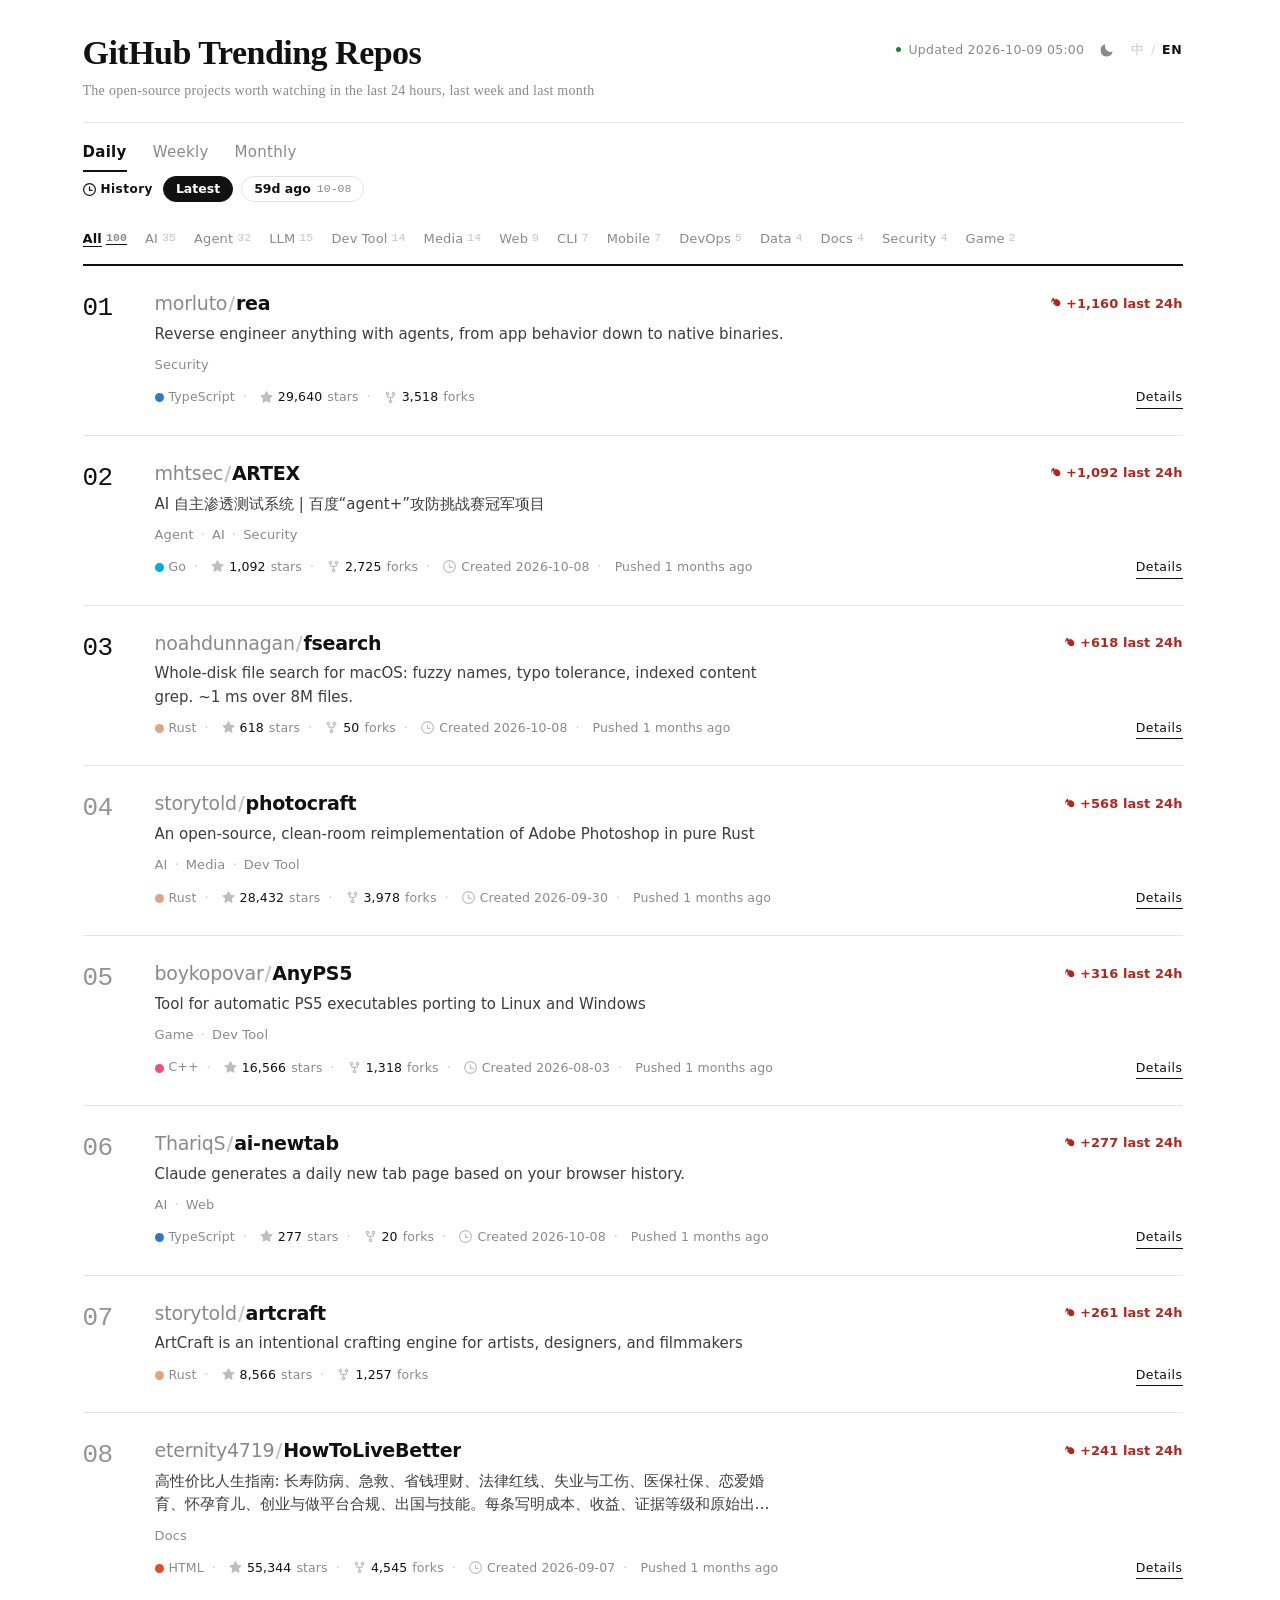
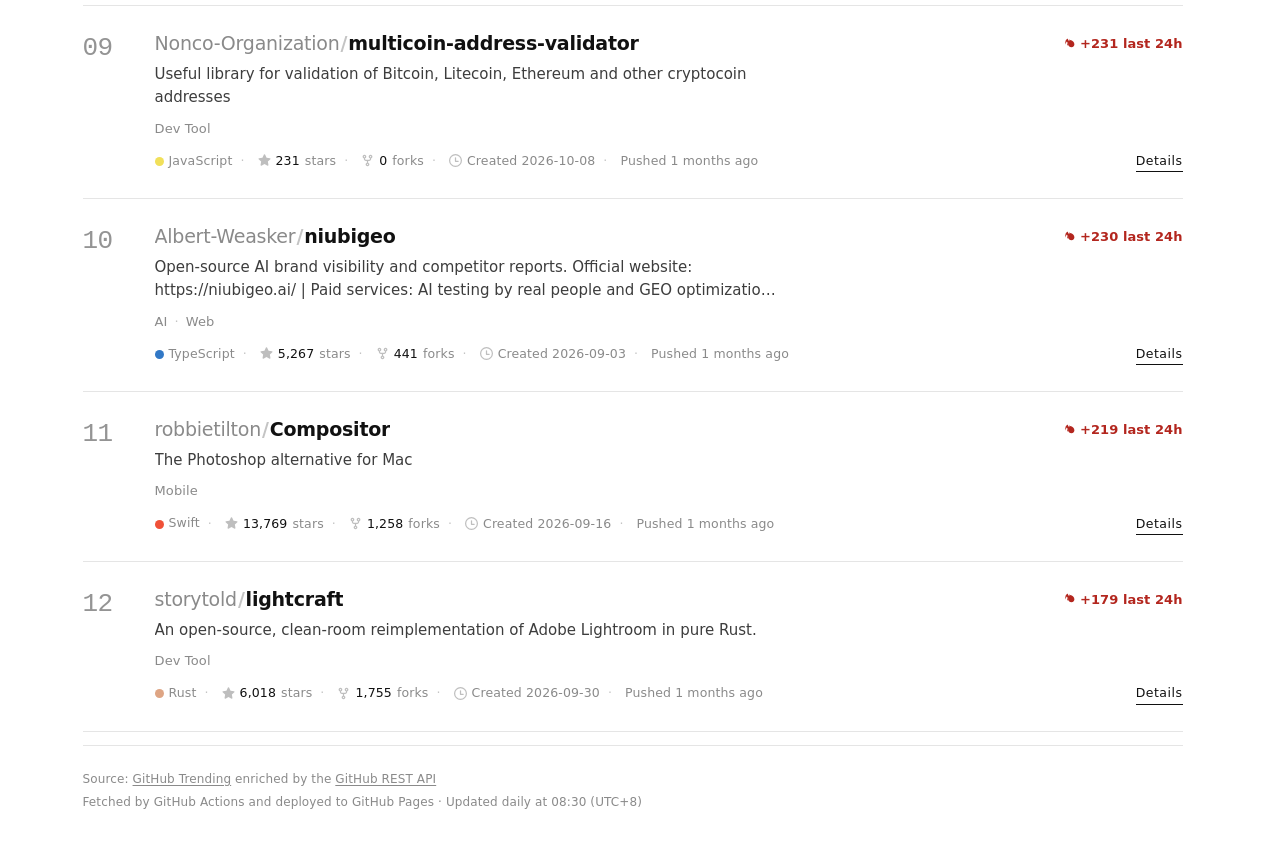
==== index.html @ 59830148 "feat: GitHub 开源项目日/周/月飙升榜 Top100 静态站点 - 纯静态：HTML/CSS/JS + JSON，零构建、无 npm - 数据：Search API + 快照做差产出前 1" ====
<!DOCTYPE html>
<html lang="zh-CN">
<head>
  <meta charset="UTF-8" />
  <meta name="viewport" content="width=device-width, initial-scale=1.0" />
  <meta name="description" content="GitHub 开源项目榜单：今日日榜 / 本周周榜 / 本月月榜，数据来自 GitHub Trending。" />
  <meta name="theme-color" id="themeColorMeta" content="#ffffff" />
  <title>GitHub 开源项目榜单 · 日榜 / 周榜 / 月榜</title>
  <link rel="icon" href="data:image/svg+xml,%3Csvg xmlns='http://www.w3.org/2000/svg' viewBox='0 0 16 16'%3E%3Ctext y='13' font-size='14'%3E%E2%AD%90%3C/text%3E%3C/svg%3E" />
  <!-- 主题必须在样式表之前定好，否则深色模式刷新时会先闪一下白底 -->
  <script>
    (function () {
      var theme = 'light';
      try {
        var saved = localStorage.getItem('github-rank-theme');
        var preferDark = window.matchMedia && window.matchMedia('(prefers-color-scheme: dark)').matches;
        theme = (saved === 'dark' || saved === 'light') ? saved : (preferDark ? 'dark' : 'light');
      } catch (e) { /* 隐私模式忽略 */ }
      document.documentElement.setAttribute('data-theme', theme);
    })();
  </script>
  <link rel="stylesheet" href="assets/style.css" />
</head>
<body>
  <div class="page">
    <header class="site-header">
      <div class="head-row">
        <div class="brand">
          <h1 class="brand-title" id="brandTitle">GitHub 开源项目榜单</h1>
          <p class="brand-sub" id="brandSub">发现今日 / 本周 / 本月最值得关注的开源项目</p>
        </div>
        <div class="head-actions">
          <span class="update-badge" id="updateBadge">
            <span class="dot" aria-hidden="true"></span>
            <span id="updateTime">—</span>
          </span>
<button class="theme-btn" type="button" data-theme-toggle aria-label="切换深浅色">
            <svg class="ico-moon" viewBox="0 0 16 16" width="15" height="15" fill="currentColor" aria-hidden="true"><path d="M13.5 10.2A6 6 0 0 1 5.8 2.5a6.5 6.5 0 1 0 7.7 7.7Z"/></svg>
            <svg class="ico-sun" viewBox="0 0 16 16" width="15" height="15" fill="none" stroke="currentColor" stroke-width="1.4" stroke-linecap="round" aria-hidden="true"><circle cx="8" cy="8" r="3.1"/><path d="M8 1.1v1.7M8 13.2v1.7M1.1 8h1.7M13.2 8h1.7M3.1 3.1l1.2 1.2M11.7 11.7l1.2 1.2M12.9 3.1l-1.2 1.2M4.3 11.7l-1.2 1.2"/></svg>
          </button>
          <button class="lang-switch" type="button" id="langSwitch" aria-label="切换界面语言">
            <span data-lang="zh">中</span><span class="lang-sep">/</span><span data-lang="en">EN</span>
          </button>
        </div>
      </div>

      <nav class="tabs" id="tabs" role="tablist" aria-label="榜单周期切换">
        <button class="tab is-active" type="button" role="tab" data-period="daily" aria-selected="true">日榜</button>
        <button class="tab" type="button" role="tab" data-period="weekly" aria-selected="false">周榜</button>
        <button class="tab" type="button" role="tab" data-period="monthly" aria-selected="false">月榜</button>
      </nav>

      <!-- 历史归档：每次抓取的结果都留档，这里按「周期 + 日期」翻看往日榜单。
           与标签栏同理，这一行的高度由 CSS 钉死，与内容多少无关。
           外面套一层 .history-wrap 是为了让「全部归档」面板能绝对定位 ——
           .history-bar 自己有 overflow-x: auto，绝对定位的子节点会被它裁掉。 -->
      <div class="history-wrap">
        <div class="history-bar" id="historyBar" role="group" aria-label="历史快照"></div>
        <div class="history-pop" id="historyPop" role="dialog" aria-label="全部归档" hidden></div>
      </div>

      <div class="tags" id="tagBar" aria-label="标签筛选"></div>
    </header>

    <main class="main">
      <section id="board" class="board" aria-live="polite"></section>

      <div class="feed-foot">
        <div class="skeletons" id="skeletons" hidden>
          <div class="skeleton"></div>
          <div class="skeleton"></div>
        </div>
        <div class="sentinel" id="sentinel" aria-hidden="true"></div>
        <p class="feed-end" id="feedEnd" hidden></p>
      </div>

      <footer class="site-footer">
        <p id="footerSource"></p>
        <p class="footer-sub" id="footerNote"></p>
      </footer>
    </main>
  </div>

  <div class="drawer-mask" id="drawerMask" hidden></div>
  <aside class="drawer" id="drawer" role="dialog" aria-modal="true" aria-labelledby="drawerTitle" hidden>
    <div class="drawer-head">
      <h2 class="drawer-title" id="drawerTitle"></h2>
<button class="theme-btn drawer-theme" type="button" data-theme-toggle aria-label="切换深浅色">
          <svg class="ico-moon" viewBox="0 0 16 16" width="14" height="14" fill="currentColor" aria-hidden="true"><path d="M13.5 10.2A6 6 0 0 1 5.8 2.5a6.5 6.5 0 1 0 7.7 7.7Z"/></svg>
          <svg class="ico-sun" viewBox="0 0 16 16" width="14" height="14" fill="none" stroke="currentColor" stroke-width="1.4" stroke-linecap="round" aria-hidden="true"><circle cx="8" cy="8" r="3.1"/><path d="M8 1.1v1.7M8 13.2v1.7M1.1 8h1.7M13.2 8h1.7M3.1 3.1l1.2 1.2M11.7 11.7l1.2 1.2M12.9 3.1l-1.2 1.2M4.3 11.7l-1.2 1.2"/></svg>
        </button>
      <button class="lang-switch drawer-lang" type="button" id="drawerLang" aria-label="切换界面语言">
        <span data-lang="zh">中</span><span class="lang-sep">/</span><span data-lang="en">EN</span>
      </button>
      <button class="drawer-close" id="drawerClose" type="button" aria-label="关闭">&#10005;</button>
    </div>
    <div class="drawer-body" id="drawerBody"></div>
  </aside>

  <script src="assets/app.js"></script>
</body>
</html>
---- assets/style.css ----
/* ==========================================================================
 * GitHub 开源项目榜单 · 样式（A 方案「编辑风 Editorial」+ 明暗双主题）
 *
 *  设计基调：把"卡片列表"换成一版排版式表格 —— 无圆角、无阴影、无白面填充，
 *  只用发丝线与字重/字色组织信息；强调色只有墨黑，唯一的彩色是周期增幅的红。
 *  深色主题取自 C 方案（GitHub 暗色调色板 #0d1117 / #161b22）。
 *
 *  两条被用户量过的回归必须守死：
 *   1) html { scrollbar-gutter: stable } —— 否则内容高度一变滚动条消失/重现，
 *      居中内容横移 7.5px（"切榜会抖"的横向来源）。
 *   2) .tags 的高度不得依赖内容 —— 切到一个还没拉过 index 的榜单时标签栏是空的，
 *      必须靠 min-height 预留固定一行，否则头部塌 32px、列表整体跳动。
 * ========================================================================== */

/* --------------------------------------------------------------------------
 * 1. 设计令牌：两套颜色，变量名一一对应
 * ------------------------------------------------------------------------ */

:root {
  color-scheme: light;

  /* 浅色：A 方案 */
  --canvas: #ffffff;        /* 画布 */
  --surface: #ffffff;       /* 面（本设计无卡片底，与画布同色） */
  --rule: #e5e5e5;          /* 发丝线 */
  --rule-dotted: #cfcfcf;   /* 抽屉点线引导符 */
  --rule-strong: #111111;   /* 报头粗线 / 小节粗线 */
  --text-strong: #111111;   /* 正文强调 = 墨黑 */
  --text: #3d3d3d;          /* 正文 */
  --muted: #8a8a8a;         /* 次要文字 */
  --faint: #c4c4c4;         /* 名次数字 / 分隔符 */
  --faint-rank: #949494;   /* 名次数字专用：26px 大字，对比度需 >=3:1 */
  --accent: #111111;        /* 唯一强调色 = 墨黑 */
  --growth: #b3261e;        /* 周期增幅（红，两主题都是红） */
  --growth-muted: #a3a3a3;  /* 增幅待考 */
  --status: #1a7f37;        /* 更新状态点 */
  --link: #111111;          /* 真链接（浅色下靠下划线区分） */
  --focus: #111111;         /* 焦点环 */
  --drawer-edge: #e5e5e5;   /* 抽屉左边框 */
  --mask: rgba(17, 17, 17, .28);
  --skeleton-a: #f7f7f7;
  --skeleton-b: #ededed;

  /* 字体：全部系统字体，不引外部字体 */
  --font-serif: Georgia, "Songti SC", "Noto Serif SC", "Source Han Serif SC", serif;
  --font-sans: system-ui, -apple-system, "PingFang SC", "Hiragino Sans GB",
    "Microsoft YaHei", Roboto, Helvetica, Arial, sans-serif;
  --font-mono: ui-monospace, "SF Mono", SFMono-Regular, Menlo, Consolas,
    "Liberation Mono", monospace;

  /* 尺度 */
  --page-max: 1180px;
  --page-pad: 40px;
  --rank-gutter: 64px;
  --chip-h: 20px;           /* 标签栏一行的固定高度（见约束 2） */
  --hchip-h: 26px;          /* 历史芯片高度：比标签 chip 高，因为它需要"可点"的形状（见约束 6） */
  --drawer-w: 440px;
}

/* 深色：C 方案的 GitHub-dark 调色板。
   「涨幅要红」——数字换成 #f85149 依旧是红，翻主题时不改色相。
   #58a6ff 只用于真链接（主页链接、.repo-link:hover）与焦点环，其余一律单色。 */
html[data-theme="dark"] {
  color-scheme: dark;

  --canvas: #0d1117;
  --surface: #161b22;
  --rule: #21262d;
  --rule-dotted: #30363d;
  --rule-strong: #30363d;
  --text-strong: #e6edf3;
  --text: #c9d1d9;
  --muted: #8b949e;
  --faint: #484f58;
  --faint-rank: #6e7681;   /* 名次数字专用：26px 大字，对比度需 >=3:1 */
  --accent: #e6edf3;
  --growth: #f85149;
  --growth-muted: #6e7681;
  --status: #3fb950;
  --link: #58a6ff;
  --focus: #58a6ff;
  --drawer-edge: #30363d;
  --mask: rgba(1, 4, 9, .6);
  --skeleton-a: #161b22;
  --skeleton-b: #1c2128;
}

/* --------------------------------------------------------------------------
 * 2. 基础
 * ------------------------------------------------------------------------ */

*,
*::before,
*::after { box-sizing: border-box; }

html {
  -webkit-text-size-adjust: 100%;
  /* 约束 1：恒定预留滚动条槽位，杜绝"内容变矮 → 滚动条消失 → 整页横移" */
  scrollbar-gutter: stable;
}

body {
  margin: 0;
  background: var(--canvas);
  color: var(--text);
  font-family: var(--font-sans);
  font-size: 15px;
  line-height: 1.55;
  -webkit-font-smoothing: antialiased;
  text-rendering: optimizeLegibility;
}

a { color: inherit; text-decoration: none; }
button { font-family: inherit; }

/* 抽屉打开时锁滚动。JS 会同时补 padding-right 抵消宽度变化。
   注意：这个类名只加在 <body> 上，绝不能拿去做按钮样式。 */
body.drawer-open { overflow: hidden; }

:focus-visible {
  outline: 2px solid var(--focus);
  outline-offset: 2px;
}

/* --------------------------------------------------------------------------
 * 3. 版心
 * ------------------------------------------------------------------------ */

.page {
  max-width: var(--page-max);
  margin: 0 auto;
  padding: 0 var(--page-pad);
  transition: padding-right .18s ease;
}

/* 抽屉贴着右侧浮层，宽屏下把版心右内边距撑开给它让位，正文不会被盖住。
   < 1120px 时改回普通内边距，抽屉当作蒙层使用。 */
body.drawer-open .page { padding-right: calc(var(--drawer-w) + 32px); }

.main { display: block; }

/* --------------------------------------------------------------------------
 * 4. 报头
 * ------------------------------------------------------------------------ */

.site-header {
  padding-top: 34px;
  /* 整块头部之下压一条粗线，收住报头 */
  border-bottom: 2px solid var(--rule-strong);
}

.head-row {
  display: flex;
  align-items: flex-start;
  justify-content: space-between;
  gap: 16px;
  padding-bottom: 20px;
  /* 报头与筛选区之间的发丝线 */
  border-bottom: 1px solid var(--rule);
}

.brand { min-width: 0; }

.brand-title {
  margin: 0 0 8px;
  font-family: var(--font-serif);
  font-size: 34px;
  line-height: 1.12;
  font-weight: 700;
  letter-spacing: -.015em;
  color: var(--text-strong);
}

.brand-sub {
  margin: 0;
  font-family: var(--font-serif);
  font-size: 14px;
  letter-spacing: .02em;
  color: var(--muted);
}

.head-actions {
  display: flex;
  align-items: center;
  gap: 16px;
  flex-shrink: 0;
  padding-top: 6px;
}

/* 更新时间：小字 + 5px 状态点，不是胶囊 */
.update-badge {
  display: inline-flex;
  align-items: center;
  gap: 7px;
  font-size: 12.5px;
  letter-spacing: .02em;
  color: var(--muted);
  white-space: nowrap;
}

.update-badge .dot {
  flex: 0 0 auto;
  width: 5px;
  height: 5px;
  border-radius: 50%;
  background: var(--status);
}

/* --------------------------------------------------------------------------
 * 5. 主题开关 / 语言开关（同一档克制语气）
 * ------------------------------------------------------------------------ */

/* 浅色显示月亮（点击进深色），深色显示太阳。两枚图标互斥，永远只露一个。 */
.theme-btn {
  display: inline-flex;
  align-items: center;
  justify-content: center;
  padding: 0;
  background: none;
  border: 0;
  font: inherit;
  font-size: 12.5px;
  line-height: 1;
  color: var(--muted);
  cursor: pointer;
  transition: color .15s;
}

.theme-btn:hover { color: var(--text-strong); }
.theme-btn svg { display: block; }
.theme-btn .ico-sun { display: none; }
html[data-theme="dark"] .theme-btn .ico-moon { display: none; }
html[data-theme="dark"] .theme-btn .ico-sun { display: block; }

/* 语言开关：裸文字，低对比；hover 转墨色，选中项墨色、另一项浅灰 */
.lang-switch {
  display: inline-flex;
  align-items: center;
  gap: 6px;
  padding: 0;
  background: none;
  border: 0;
  font: inherit;
  font-size: 12.5px;
  letter-spacing: .06em;
  color: var(--muted);
  cursor: pointer;
  transition: color .15s;
}

.lang-switch:hover,
.lang-switch:hover [data-lang] { color: var(--text-strong); }

.lang-switch [data-lang] {
  color: var(--faint);
  transition: color .15s;
}

.lang-switch [data-lang].is-on {
  color: var(--text-strong);
  font-weight: 600;
}

.lang-sep { color: var(--faint); opacity: .7; }

/* --------------------------------------------------------------------------
 * 6. 榜期 Tab（文字 + 2px 墨色下划线，非分段控件）
 * ------------------------------------------------------------------------ */

.tabs {
  display: flex;
  align-items: baseline;
  gap: 26px;
  padding: 18px 0 0;
}

.tab {
  padding: 0 0 6px;
  background: none;
  border: 0;
  border-bottom: 2px solid transparent;
  font: inherit;
  font-size: 15px;
  letter-spacing: .02em;
  color: var(--muted);
  cursor: pointer;
  transition: color .15s, border-color .15s;
}

.tab:hover { color: var(--text-strong); }

.tab.is-active {
  color: var(--text-strong);
  font-weight: 600;
  border-bottom-color: var(--accent);
}

/* --------------------------------------------------------------------------
 * 7. 标签筛选栏
 *
 * 约束 2：高度必须与内容无关。切到尚未加载 index 的榜单时这里 innerHTML=''，
 * 所以用 min-height 钉死"一行 chip + 上下内边距"：
 *     min-height = --chip-h (20) + 12 + 16 = 48px
 * 同时 .chip 给固定 height，保证有 chip 时一行也正好 48px，两边完全相等。
 * ------------------------------------------------------------------------ */

.tags {
  display: flex;
  /* 永远单行：一旦允许换行，chip 多寡就会改变标签栏高度，切到未加载的榜单
     时清空标签栏仍会跳动。这里统一单行 + 横向滚动，高度与内容彻底无关。 */
  flex-wrap: nowrap;
  align-items: center;
  column-gap: 18px;
  padding: 12px 0 16px;
  min-height: calc(var(--chip-h) + 28px);
  overflow-x: auto;
  overflow-y: hidden;
  scrollbar-width: none;
  -webkit-overflow-scrolling: touch;
}

.tags::-webkit-scrollbar { display: none; }

.chip {
  display: inline-flex;
  align-items: center;
  flex-shrink: 0;
  height: var(--chip-h);
  padding: 0;
  background: none;
  border: 0;
  font: inherit;
  font-size: 13px;
  line-height: 1;
  letter-spacing: .01em;
  color: var(--muted);
  white-space: nowrap;
  cursor: pointer;
  transition: color .15s;
}

.chip:hover { color: var(--text-strong); }

.chip .chip-num {
  margin-left: 4px;
  font-family: var(--font-mono);
  font-size: 11.5px;
  color: var(--faint);
  font-variant-numeric: tabular-nums;
}

.chip.is-on {
  color: var(--text-strong);
  font-weight: 600;
  text-decoration: underline;
  text-underline-offset: 3px;
  text-decoration-thickness: 1px;
}

.chip.is-on .chip-num { color: var(--muted); }

/* --------------------------------------------------------------------------
 * 7b. 历史归档栏
 *
 * 设计目标：**入口要一眼可点**。第一版的失败在于"裸文字 + 发丝竖线"——
 * 那是面包屑的视觉语言，和可点控件没有任何共性，用户根本不知道这里能点。
 * 现在改成与其他控件同族的"描边胶囊 + 选中反色"，并把最想看的语义
 * （昨日 / 上周 / 上月）提到主体、日期降为副。
 *
 * 约束 6：高度必须与内容无关。三种状态必须完全等高 ——
 *   ① 首屏索引还没回来 / 该周期一份归档都没有（只显示标签 + 一行说明）
 *   ② 有 1 枚芯片
 *   ③ 有几十期（单行横向滚动）
 * 所以钉死 min-height = 上内边距(4) + --hchip-h(26) + 下内边距(14) = 44px，
 * 且 flex-wrap: nowrap。任何一项改动都要回头核对这三态是否还等高。
 * ------------------------------------------------------------------------ */

.history-wrap { position: relative; }

.history-bar {
  display: flex;
  flex-wrap: nowrap;
  align-items: center;
  column-gap: 8px;
  padding: 4px 0 14px;
  /* 4(上) + --hchip-h(26) + 14(下) = 44px，三态恒等 */
  min-height: calc(var(--hchip-h) + 18px);
  overflow-x: auto;
  overflow-y: hidden;
  scrollbar-width: none;
  -webkit-overflow-scrolling: touch;
}

.history-bar::-webkit-scrollbar { display: none; }

/* 入口标签：加粗 + 时钟图标，与后面的胶囊拉开层级 ——
   它说明"这一行是什么"，本身不是可点控件，所以不带描边。 */
.history-label {
  display: inline-flex;
  align-items: center;
  gap: 5px;
  flex-shrink: 0;
  padding-right: 2px;
  font-size: 12px;
  font-weight: 600;
  letter-spacing: .04em;
  color: var(--text-strong);
}

.history-label svg { flex-shrink: 0; }

/* .history-pending：判据（实时榜 updatedAt）还没到时的占位，语义上不是"没有历史"，
   所以单独一个类名 —— 空态断言靠 .history-empty，别让占位把它污染了。外观同 .history-empty。 */
.history-empty,
.history-pending {
  flex-shrink: 0;
  font-size: 12.5px;
  color: var(--muted);
}

/* 日期芯片 / 「全部」按钮：描边胶囊，与标签栏的 chip 同族但形状更明确。
   两者共用一套外观，但**类名分开** —— `.hchip` 的语义是"某一期"，
   「全部」不是一期而是出口，混在一起会让"这一行有几期"这种判断失真。 */
.hchip,
.hall {
  display: inline-flex;
  align-items: center;
  gap: 6px;
  flex-shrink: 0;
  height: var(--hchip-h);
  padding: 0 12px;
  background: none;
  border: 1px solid var(--rule);
  border-radius: 999px;
  font: inherit;
  font-size: 12.5px;
  line-height: 1;
  color: var(--muted);
  white-space: nowrap;
  cursor: pointer;
  transition: color .15s, border-color .15s, background-color .15s;
}

.hchip:hover,
.hall:hover { color: var(--text-strong); border-color: var(--rule-dotted); }

.hchip:focus-visible,
.hall:focus-visible { outline: 2px solid var(--focus); outline-offset: 2px; }

/* 语义标签是主体（昨日 / 上周 / 上月），日期是副 —— 反过来就等于把
   用户最想看的那几个字做成了最弱的字。 */
.hchip-ago {
  font-size: 12.5px;
  font-weight: 600;
  color: var(--text-strong);
}

.hchip-date {
  font-family: var(--font-mono);
  font-size: 11.5px;
  color: var(--muted);
  font-variant-numeric: tabular-nums;
}

/* 选中态用**反色填充**而不是只加粗：只加粗根本看不出来"我已经不在最新了" */
.hchip.is-on {
  background: var(--accent);
  border-color: var(--accent);
}

.hchip.is-on,
.hchip.is-on .hchip-ago,
.hchip.is-on .hchip-date { color: var(--canvas); }

.hchip.is-on .hchip-date { opacity: .72; }
.hchip.is-on:hover { border-color: var(--accent); }

/* 「全部 N 期」：轻底色，与日期芯片区分，是"还有更多"的出口 */
.hall {
  background: var(--skeleton-a);
  color: var(--text);
}

.hall[aria-expanded="true"] { border-color: var(--rule-dotted); }

.hchip-caret { flex-shrink: 0; opacity: .75; }

/* 全部归档面板：绝对定位，**不参与布局**（否则展开就会改变这一行的高度，
   破坏上面那条"高度与内容无关"的约束）。z-index 必须低于抽屉的 40/41。 */
.history-pop {
  position: absolute;
  top: calc(100% - 6px);
  left: 0;
  z-index: 30;
  width: min(420px, 100%);
  max-height: 62vh;
  overflow-y: auto;
  padding: 12px 8px 10px;
  background: var(--surface);
  border: 1px solid var(--rule);
  border-radius: 4px;
  box-shadow: 0 10px 30px rgba(0, 0, 0, .12);
}

/* 作者样式里的 display 会盖掉 UA 的 [hidden]，必须显式写一条 */
.history-pop[hidden] { display: none; }

.hpop-title,
.hpop-group { padding: 0 8px; }

.hpop-title {
  margin: 0 0 6px;
  font-size: 11px;
  letter-spacing: .16em;
  text-transform: uppercase;
  color: var(--faint);
}

.hpop-group {
  margin: 12px 0 3px;
  font-size: 12px;
  font-weight: 600;
  color: var(--text-strong);
}

.hpop-group:first-of-type { margin-top: 4px; }

.hpop-list { display: flex; flex-direction: column; }

.hrow {
  display: flex;
  align-items: baseline;
  gap: 10px;
  width: 100%;
  padding: 7px 8px;
  background: none;
  border: 0;
  border-radius: 3px;
  font: inherit;
  text-align: left;
  color: var(--text);
  cursor: pointer;
  transition: background-color .12s;
}

.hrow:hover { background: var(--skeleton-a); }
.hrow:focus-visible { outline: 2px solid var(--focus); outline-offset: -2px; }
.hrow.is-on { background: var(--skeleton-b); }

.hrow-ago {
  flex: 0 0 auto;
  font-size: 12.5px;
  font-weight: 600;
  color: var(--text-strong);
}

.hrow-date {
  flex: 1 1 auto;
  font-family: var(--font-mono);
  font-size: 12px;
  color: var(--muted);
  font-variant-numeric: tabular-nums;
}

/* 重抓留底：这一天被同一天重跑覆盖过几次（revisions > 0 才出现）。
   弱化处理 —— 它是"数据没丢"的凭据，不是主信息，别抢日期的戏。 */
.hrow-rev {
  flex: 0 0 auto;
  font-size: 11px;
  letter-spacing: .02em;
  color: var(--faint);
  white-space: nowrap;
}

.hrow-count {
  flex: 0 0 auto;
  margin-left: auto;
  font-family: var(--font-mono);
  font-size: 11.5px;
  color: var(--faint);
  white-space: nowrap;
}

/* 查看历史快照时，给「数据更新于」加一个可辨识的标记 */
.update-badge.is-snapshot .dot { background: var(--muted); }

/* --------------------------------------------------------------------------
 * 8. 列表：排版式表格（无圆角 / 无阴影 / 无填充，只靠发丝线分区）
 * ------------------------------------------------------------------------ */

.board { display: block; }

.card {
  display: grid;
  grid-template-columns: var(--rank-gutter) 1fr;
  column-gap: 8px;
  align-items: start;
  padding: 26px 0;
  background: transparent;
  border: 0;
  border-bottom: 1px solid var(--rule);
  border-radius: 0;
  box-shadow: none;
}

.card-body { min-width: 0; }

/* 名次列：等宽 + 表格数字，个位数由 JS 补零（01…09 / 10） */
.card-rank {
  padding-top: 2px;
  font-family: var(--font-mono);
  font-size: 26px;
  line-height: 1.1;
  font-weight: 400;
  letter-spacing: -.02em;
  font-variant-numeric: tabular-nums;
  color: var(--faint-rank);
  user-select: none;
}

/* 前三名用墨色，是编辑风的一点点强调（比原稿更耐看） */
.card-rank.top1,
.card-rank.top2,
.card-rank.top3 { color: var(--text-strong); }

.card-title {
  display: flex;
  align-items: center;
  gap: 12px;
  margin: 0 0 8px;
  font-size: 19px;
  font-weight: 600;
  letter-spacing: -.012em;
  line-height: 1.2;
  color: var(--text-strong);
}

.repo-avatar {
  flex: 0 0 auto;
  width: 26px;
  height: 26px;
  object-fit: cover;
  background: var(--rule);
  border: 1px solid var(--rule-strong);
}

.repo-link {
  flex: 0 1 auto;
  min-width: 0;
  overflow: hidden;
  text-overflow: ellipsis;
  white-space: nowrap;
}

.repo-link:hover { color: var(--link); text-decoration: underline; text-underline-offset: 3px; text-decoration-thickness: 1px; }
.repo-owner { color: var(--muted); font-weight: 500; }
.repo-slash { color: var(--faint); margin: 0 1px; }

/* 周期增幅：纯彩色文字（不是胶囊），推到标题行最右 */
.hot-badge {
  display: inline-flex;
  align-items: center;
  gap: 5px;
  margin-left: auto;
  flex: 0 0 auto;
  font-size: 13px;
  font-variant-numeric: tabular-nums;
  letter-spacing: .005em;
  color: var(--growth);
  white-space: nowrap;
}

.hot-badge svg { flex: 0 0 auto; }
.hot-badge.is-unknown { color: var(--growth-muted); }

.card-desc {
  max-width: 66ch;
  margin: 0 0 9px;
  font-size: 15px;
  line-height: 1.55;
  color: var(--text);
  overflow: hidden;
  display: -webkit-box;
  -webkit-line-clamp: 2;
  -webkit-box-orient: vertical;
}

.card-desc.is-empty { color: var(--muted); font-style: italic; }

/* 标签：裸文字，连续标签之间用 " · " 分隔（不是胶囊） */
.card-tags { margin: 0 0 12px; font-size: 13px; letter-spacing: .01em; }

.tag { color: inherit; }
.card-tags .tag { color: var(--muted); }

.card-tags .tag + .tag::before,
.drawer-tags .tag + .tag::before {
  content: "·";
  margin: 0 7px;
  color: var(--faint);
}

.card-meta {
  display: flex;
  align-items: baseline;
  flex-wrap: wrap;
  gap: 0 8px;
  font-size: 12.5px;
  letter-spacing: .01em;
  color: var(--muted);
}

.meta-item {
  display: inline-flex;
  align-items: center;
  gap: 5px;
  min-width: 0;
}

/* 相邻 meta 之间补一个浅色 " · "，替代原稿里手工写的分隔 span */
.meta-item + .meta-item::before {
  content: "·";
  margin-right: 8px;
  color: var(--faint);
}

.meta-item svg { flex: 0 0 auto; opacity: .55; }
.meta-strong { color: var(--text-strong); font-weight: 500; font-variant-numeric: tabular-nums; }

.lang-dot {
  display: inline-block;
  flex: 0 0 auto;
  width: 9px;
  height: 9px;
  border-radius: 50%;
  transform: translateY(1px);
}

/* 深色画布上，C(#555555) / Lua(#000080) 这类深色色块会"消失"，补一圈发丝描边 */
html[data-theme="dark"] .lang-dot {
  box-shadow: inset 0 0 0 1px rgba(255, 255, 255, .22);
}

/* 详情按钮：裸文字 + 1px 下边框，不是胶囊 */
.detail-btn {
  margin-left: auto;
  padding: 0 0 1px;
  background: none;
  border: 0;
  border-bottom: 1px solid var(--rule-strong);
  font: inherit;
  font-size: 12.5px;
  letter-spacing: .04em;
  color: var(--text-strong);
  white-space: nowrap;
  cursor: pointer;
  transition: color .15s, border-color .15s;
}

.detail-btn:hover { color: var(--growth); border-bottom-color: var(--growth); }

/* --------------------------------------------------------------------------
 * 9. 收尾 / 状态 / 骨架
 * ------------------------------------------------------------------------ */

.feed-foot { padding: 0; }
.sentinel { height: 1px; }

.feed-end {
  margin: 0;
  padding: 34px 0 30px;
  font-family: var(--font-serif);
  font-size: 13px;
  letter-spacing: .03em;
  color: var(--muted);
  text-align: center;
}

.skeletons {
  display: grid;
  gap: 12px;
  padding: 20px 0;
}

/* 作者样式的 display 会盖掉 UA 的 [hidden]{display:none}，必须显式声明（约束 3） */
.skeletons[hidden] { display: none; }

.skeleton {
  height: 96px;
  border-radius: 0;
  background: linear-gradient(90deg, var(--skeleton-a) 25%, var(--skeleton-b) 37%, var(--skeleton-a) 63%);
  background-size: 400% 100%;
  animation: shimmer 1.3s ease infinite;
}

@keyframes shimmer {
  0% { background-position: 100% 50%; }
  100% { background-position: 0 50%; }
}

.state {
  padding: 56px 0;
  text-align: center;
}

.state-title {
  margin: 0;
  font-family: var(--font-serif);
  font-size: 20px;
  font-weight: 700;
  letter-spacing: -.01em;
  color: var(--text-strong);
}

.state-desc {
  margin: 10px auto 0;
  max-width: 54ch;
  font-size: 13px;
  line-height: 1.7;
  color: var(--muted);
}

.state.is-error .state-title { color: var(--growth); }

.state code {
  padding: 1px 5px;
  border: 1px solid var(--rule);
  font-family: var(--font-mono);
  font-size: .92em;
  color: var(--text-strong);
}

/* --------------------------------------------------------------------------
 * 10. 页脚
 * ------------------------------------------------------------------------ */

.site-footer {
  margin-top: 12px;
  padding: 22px 0 48px;
  border-top: 1px solid var(--rule);
  font-size: 12px;
  line-height: 1.9;
  letter-spacing: .01em;
  color: var(--muted);
}

.site-footer p { margin: 0; }
.site-footer a { color: var(--muted); text-decoration: underline; text-underline-offset: 2px; }
.site-footer a:hover { color: var(--text-strong); }
.footer-sub { margin-top: 4px; }

/* --------------------------------------------------------------------------
 * 11. 详情抽屉
 * ------------------------------------------------------------------------ */

.drawer-mask {
  position: fixed;
  inset: 0;
  z-index: 40;
  background: var(--mask);
  animation: mask-in .18s ease;
}

.drawer-mask[hidden] { display: none; }

@keyframes mask-in { from { opacity: 0; } to { opacity: 1; } }

.drawer {
  position: fixed;
  top: 0;
  right: 0;
  z-index: 41;
  display: flex;
  flex-direction: column;
  width: var(--drawer-w);
  height: 100vh;
  background: var(--surface);
  border-left: 1px solid var(--drawer-edge);
  /* 编辑风：不靠重阴影，靠 1px 边框与留白分隔 */
  box-shadow: none;
  animation: drawer-in .2s cubic-bezier(.22, .61, .36, 1);
}

.drawer[hidden] { display: none; }

@keyframes drawer-in {
  from { transform: translateX(20px); opacity: .5; }
  to { transform: translateX(0); opacity: 1; }
}

.drawer-head {
  display: flex;
  align-items: center;
  gap: 12px;
  padding: 18px 22px 14px;
  border-bottom: 1px solid var(--rule);
}

.drawer-title {
  flex: 1 1 auto;
  min-width: 0;
  margin: 0;
  font-family: var(--font-serif);
  font-size: 17px;
  font-weight: 700;
  line-height: 1.35;
  letter-spacing: -.01em;
  color: var(--text-strong);
  word-break: break-word;
}

.drawer-title .repo-owner { color: var(--muted); font-weight: 400; }
.drawer-title .repo-slash { color: var(--faint); }

/* 抽屉内的小号开关：与 .drawer-lang 同一档尺寸，比头部那个更收敛 */
.drawer-lang,
.drawer-theme { flex-shrink: 0; font-size: 12px; }

.drawer-close {
  flex-shrink: 0;
  display: inline-flex;
  align-items: center;
  justify-content: center;
  width: 28px;
  height: 28px;
  padding: 0;
  background: none;
  border: 0;
  font: inherit;
  font-size: 16px;
  line-height: 1;
  color: var(--muted);
  cursor: pointer;
  transition: color .15s;
}

.drawer-close:hover { color: var(--text-strong); }

.drawer-body {
  flex: 1 1 auto;
  overflow-y: auto;
  padding: 22px 22px 40px;
}

/* --- 抽屉 · 顶部信息条 --- */

.drawer-hero {
  display: flex;
  align-items: center;
  gap: 13px;
  margin-bottom: 22px;
  padding-bottom: 22px;
  border-bottom: 1px solid var(--rule);
}

.drawer-avatar {
  flex: 0 0 auto;
  width: 44px;
  height: 44px;
  object-fit: cover;
  background: var(--rule);
  border: 1px solid var(--rule-strong);
}

.drawer-avatar.is-fallback {
  display: inline-flex;
  align-items: center;
  justify-content: center;
  font-family: var(--font-mono);
  font-size: 18px;
  font-weight: 700;
  line-height: 1;
  color: var(--text-strong);
}

.drawer-hero-sub {
  display: flex;
  flex-wrap: wrap;
  align-items: center;
  gap: 6px 14px;
  min-width: 0;
  font-size: 12.5px;
  color: var(--muted);
}

/* 状态标记：裸文字（归档加粗、Fork 弱化），不做胶囊 */
.drawer-flag {
  font-size: 11.5px;
  font-weight: 600;
  letter-spacing: .04em;
  text-transform: uppercase;
  color: var(--text-strong);
}

.drawer-flag.is-soft { color: var(--muted); font-weight: 400; }

/* --- 抽屉 · 指标（两列，标签靠点线引导到右对齐的数值） --- */

.drawer-stats {
  display: grid;
  grid-template-columns: 1fr 1fr;
  column-gap: 32px;
  margin-bottom: 28px;
}

.drawer-stat {
  display: flex;
  flex-direction: row-reverse;
  align-items: baseline;
  padding: 7px 0;
  border-bottom: 1px solid var(--rule);
  font-size: 13px;
}

.drawer-stat-lb {
  flex: 1 1 auto;
  min-width: 0;
  display: flex;
  align-items: baseline;
  color: var(--muted);
}

/* 与 .drawer-row dt::after 同一套点线，只是方向相反 */
.drawer-stat-lb::after {
  content: "";
  flex: 1 1 8px;
  align-self: center;
  border-bottom: 1px dotted var(--rule-dotted);
  margin: 0 10px;
}

.drawer-stat-num {
  flex: 0 0 auto;
  font-family: var(--font-mono);
  font-variant-numeric: tabular-nums;
  color: var(--text-strong);
  white-space: nowrap;
}

.drawer-stat.is-accent .drawer-stat-num { color: var(--growth); }

/* --- 抽屉 · 分节 --- */

.drawer-section + .drawer-section { margin-top: 28px; }

.drawer-label {
  margin: 0 0 14px;
  padding-bottom: 8px;
  border-bottom: 1px solid var(--rule-strong);
  font-family: var(--font-serif);
  font-size: 11px;
  font-weight: 700;
  letter-spacing: .2em;
  text-transform: uppercase;
  color: var(--text-strong);
}

.drawer-desc {
  margin: 0;
  font-size: 14px;
  line-height: 1.65;
  color: var(--text);
  white-space: pre-wrap;
  word-break: break-word;
}

.drawer-desc.is-empty { color: var(--muted); font-style: italic; }

.drawer-tags { font-size: 14px; letter-spacing: .02em; color: var(--text); }
.drawer-tags .tag { color: var(--text); }

/* --- 抽屉 · 项目信息（dt ······ dd，纯 CSS 点线，不改标记） --- */

.drawer-list { margin: 0; }

.drawer-row {
  display: flex;
  align-items: baseline;
  padding: 8px 0;
  border-bottom: 1px solid var(--rule);
  font-size: 13px;
}

.drawer-row dt {
  flex: 1 1 auto;
  min-width: 0;
  display: flex;
  align-items: baseline;
  color: var(--muted);
}

.drawer-row dt::after {
  content: "";
  flex: 1 1 8px;
  align-self: center;
  border-bottom: 1px dotted var(--rule-dotted);
  margin: 0 10px;
}

.drawer-row dd {
  flex: 0 1 auto;
  margin: 0;
  text-align: right;
  color: var(--text-strong);
  overflow-wrap: break-word;
}

.drawer-row dd.is-unknown { color: var(--muted); }

.drawer-link {
  color: var(--link);
  text-decoration: underline;
  text-underline-offset: 3px;
  text-decoration-thickness: 1px;
  overflow-wrap: break-word;
}

.drawer-code {
  padding: 1px 6px;
  border: 1px solid var(--rule);
  font-family: var(--font-mono);
  font-size: 12px;
  color: var(--text-strong);
}

/* 末节（跳转 GitHub）：上方一条墨线收尾，按钮用「反白」hover */
.drawer-section:last-child {
  margin-top: 30px;
  padding-top: 22px;
  border-top: 1px solid var(--rule-strong);
}

.drawer-cta {
  display: inline-block;
  padding: 11px 20px;
  background: none;
  border: 1px solid var(--rule-strong);
  font-size: 13.5px;
  letter-spacing: .03em;
  color: var(--text-strong);
  transition: background .15s, color .15s;
}

.drawer-cta:hover {
  background: var(--text-strong);
  color: var(--canvas);
}

/* --------------------------------------------------------------------------
 * 12. 响应式
 * ------------------------------------------------------------------------ */

/* 不够宽就不要再给抽屉让位，直接当蒙层用 */
@media (max-width: 1119px) {
  body.drawer-open .page { padding-right: var(--page-pad); }
}

@media (max-width: 820px) {
  :root { --page-pad: 26px; }
  .brand-title { font-size: 29px; }
}

@media (max-width: 620px) {
  :root { --page-pad: 18px; }

  .brand-title { font-size: 26px; }

  .head-row {
    flex-direction: column;
    gap: 14px;
  }

  .head-actions {
    align-self: flex-start;
    flex-wrap: wrap;
    padding-top: 0;
  }

  .tabs { gap: 20px; }

  .card {
    grid-template-columns: 40px 1fr;
    column-gap: 12px;
    padding: 22px 0;
  }

  .card-rank { font-size: 21px; }
  .card-title { font-size: 17px; flex-wrap: wrap; }
  .hot-badge { margin-left: 0; }
  .card-desc { font-size: 14px; -webkit-line-clamp: 3; }

  .drawer {
    width: 100%;
    border-left: 0;
  }

  .drawer-head { padding: 16px 16px 12px; }
  .drawer-body { padding: 18px 16px 32px; }
  .drawer-stats { grid-template-columns: 1fr; }

  .state-desc { max-width: none; }
}

/* --------------------------------------------------------------------------
 * 13. 降低动态效果
 * ------------------------------------------------------------------------ */

@media (prefers-reduced-motion: reduce) {
  .skeleton { animation: none; }
  .drawer,
  .drawer-mask { animation: none; }
  .page { transition: none; }
  .drawer-cta,
  .drawer-cta:hover,
  .detail-btn { transition: none; }
}
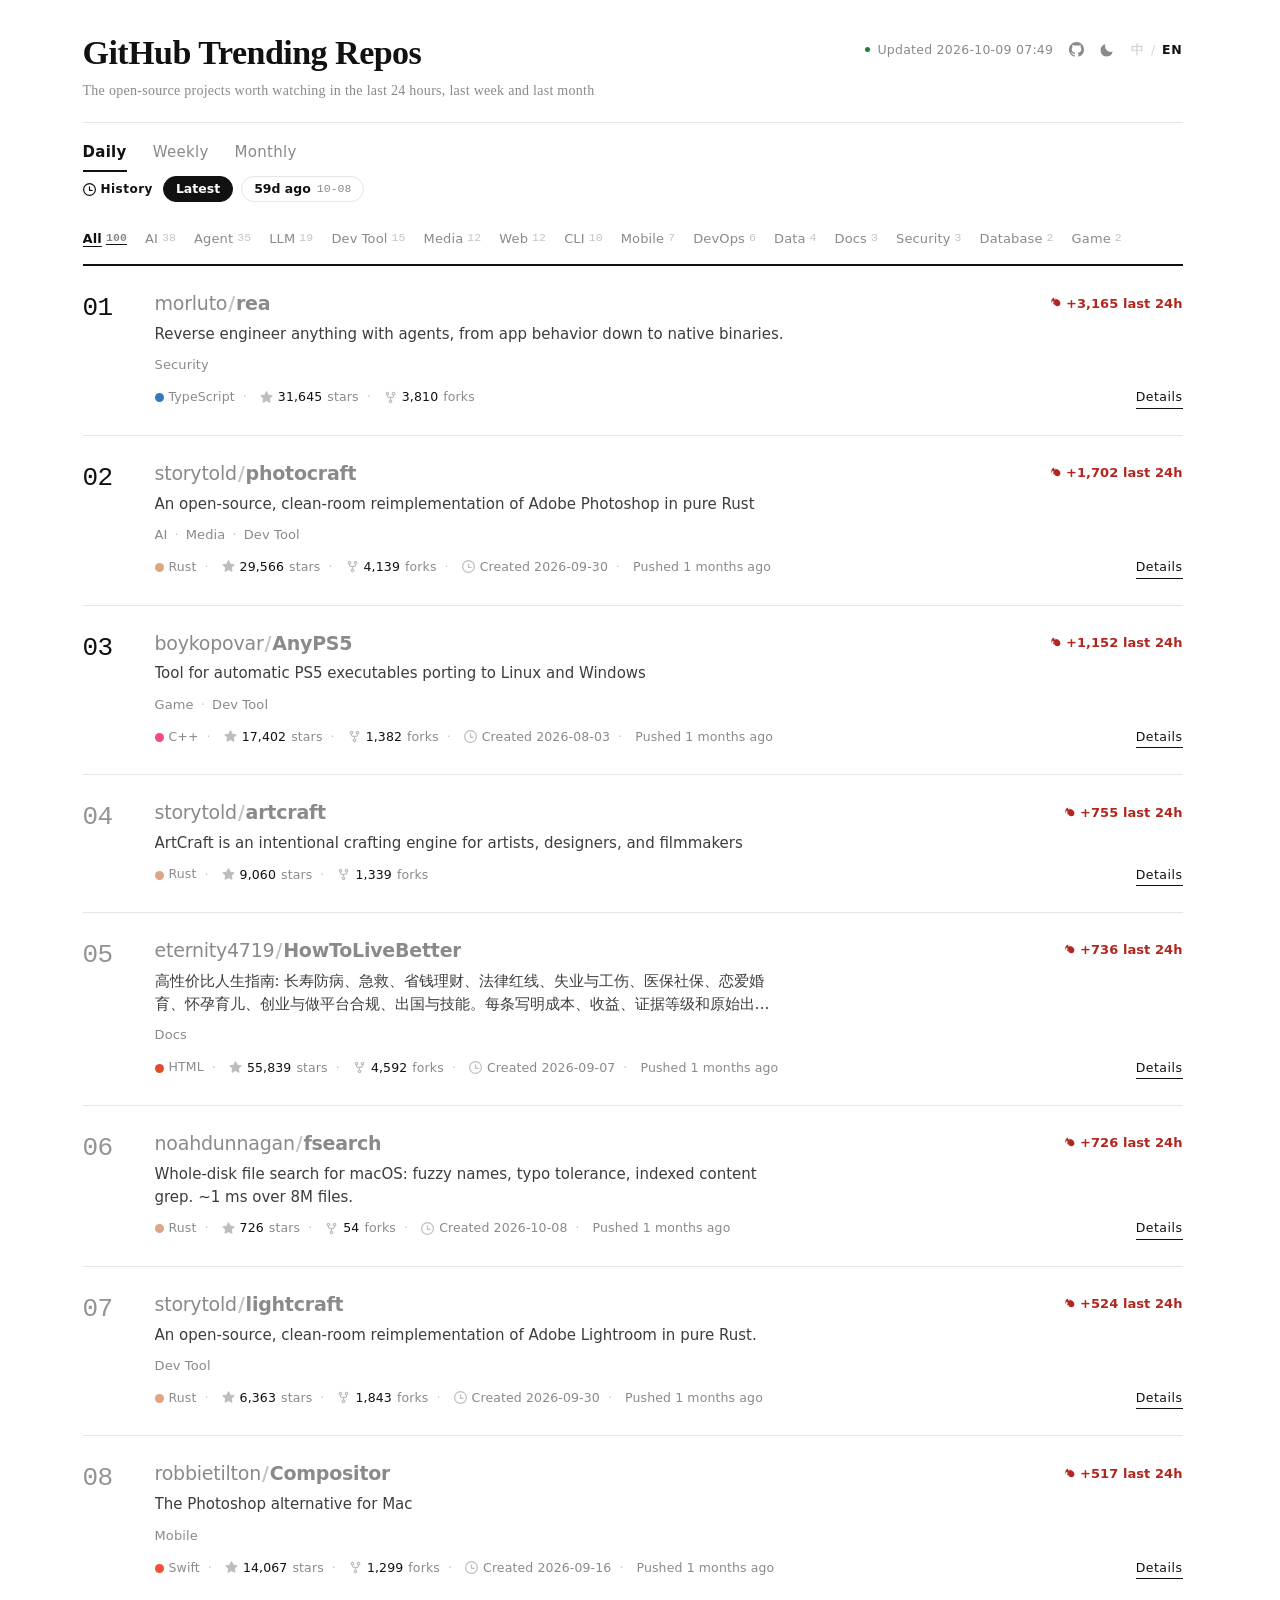
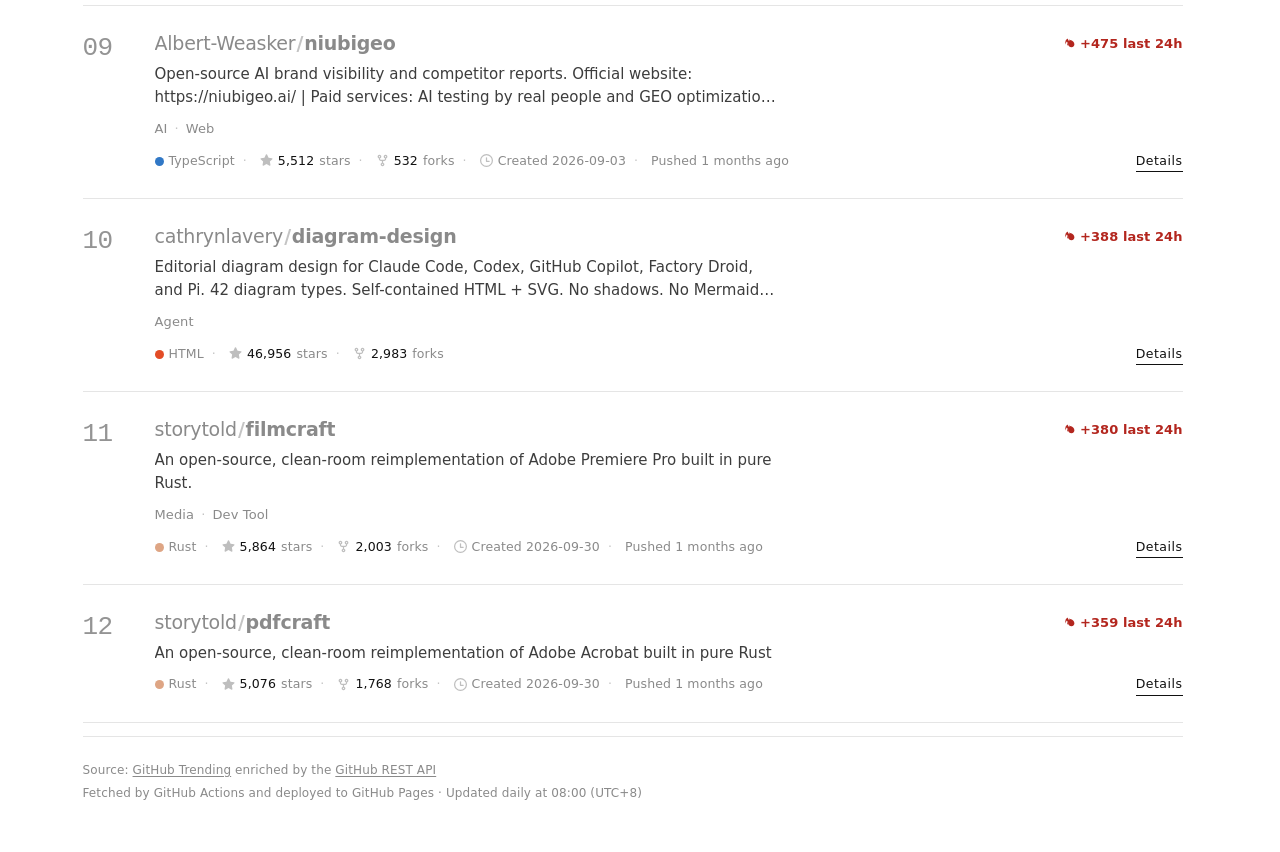
==== commit cb202283: "feat: 顶部加仓库入口, 页脚加访问统计(按天/按榜期), 并归档访问量 - index.html / style.css: 头部右上角加 GitHub 仓库入口（裸图标，与主题开关同族、   常" ====
--- a/index.html
+++ b/index.html
@@ -34,6 +34,11 @@
             <span class="dot" aria-hidden="true"></span>
             <span id="updateTime">—</span>
           </span>
+          <!-- 本站源码入口：与主题开关同族的裸图标，文案走 i18n（中/英各一个 aria-label） -->
+          <a class="repo-link" id="repoLink" href="https://github.com/JaredNiu/github-rank-pages"
+             target="_blank" rel="noopener noreferrer" aria-label="查看源码">
+            <svg viewBox="0 0 16 16" width="15" height="15" fill="currentColor" aria-hidden="true"><path d="M8 0C3.58 0 0 3.58 0 8c0 3.54 2.29 6.53 5.47 7.59.4.07.55-.17.55-.38 0-.19-.01-.82-.01-1.49-2.01.37-2.53-.49-2.69-.94-.09-.23-.48-.94-.82-1.13-.28-.15-.68-.52-.01-.53.63-.01 1.08.58 1.23.82.72 1.21 1.87.87 2.33.66.07-.52.28-.87.51-1.07-1.78-.2-3.64-.89-3.64-3.95 0-.87.31-1.59.82-2.15-.08-.2-.36-1.02.08-2.12 0 0 .67-.21 2.2.82.64-.18 1.32-.27 2-.27s1.36.09 2 .27c1.53-1.04 2.2-.82 2.2-.82.44 1.1.16 1.92.08 2.12.51.56.82 1.27.82 2.15 0 3.07-1.87 3.75-3.65 3.95.29.25.54.73.54 1.48 0 1.07-.01 1.93-.01 2.2 0 .21.15.46.55.38A8.01 8.01 0 0 0 16 8c0-4.42-3.58-8-8-8Z"/></svg>
+          </a>
 <button class="theme-btn" type="button" data-theme-toggle aria-label="切换深浅色">
             <svg class="ico-moon" viewBox="0 0 16 16" width="15" height="15" fill="currentColor" aria-hidden="true"><path d="M13.5 10.2A6 6 0 0 1 5.8 2.5a6.5 6.5 0 1 0 7.7 7.7Z"/></svg>
             <svg class="ico-sun" viewBox="0 0 16 16" width="15" height="15" fill="none" stroke="currentColor" stroke-width="1.4" stroke-linecap="round" aria-hidden="true"><circle cx="8" cy="8" r="3.1"/><path d="M8 1.1v1.7M8 13.2v1.7M1.1 8h1.7M13.2 8h1.7M3.1 3.1l1.2 1.2M11.7 11.7l1.2 1.2M12.9 3.1l-1.2 1.2M4.3 11.7l-1.2 1.2"/></svg>
@@ -77,6 +82,10 @@
       <footer class="site-footer">
         <p id="footerSource"></p>
         <p class="footer-sub" id="footerNote"></p>
+        <!-- 访问统计两行。默认 hidden：数字是异步取回来的，拿不到就永远不出现，
+             不留空占位、也不产生任何布局跳动（这两行在页面最底部，晚到不影响上方任何元素）。 -->
+        <p class="footer-extra" id="footerStats" hidden></p>
+        <p class="footer-extra" id="footerRecent" hidden></p>
       </footer>
     </main>
   </div>
--- a/assets/style.css
+++ b/assets/style.css
@@ -210,6 +210,20 @@
  * 5. 主题开关 / 语言开关（同一档克制语气）
  * ------------------------------------------------------------------------ */
 
+/* 顶部仓库入口：裸图标，与主题开关同一档语气（常态 --muted，hover 转墨色）。
+   它是 <a> 而非 <button>，所以下划线与颜色都要显式声明，否则会继承页脚链接的样式。 */
+.repo-link {
+  display: inline-flex;
+  align-items: center;
+  justify-content: center;
+  color: var(--muted);
+  text-decoration: none;
+  transition: color .15s;
+}
+
+.repo-link:hover { color: var(--text-strong); }
+.repo-link svg { display: block; }
+
 /* 浅色显示月亮（点击进深色），深色显示太阳。两枚图标互斥，永远只露一个。 */
 .theme-btn {
   display: inline-flex;
@@ -849,6 +863,13 @@
 .site-footer a:hover { color: var(--text-strong); }
 .footer-sub { margin-top: 4px; }
 
+/* 访问统计两行。数字用等宽数字（tabular-nums）：计数是异步回填的，
+   比例数字会让「1 → 12」这类变化带动整行宽度抖动。 */
+.footer-extra {
+  margin-top: 4px;
+  font-variant-numeric: tabular-nums;
+}
+
 /* --------------------------------------------------------------------------
  * 11. 详情抽屉
  * ------------------------------------------------------------------------ */
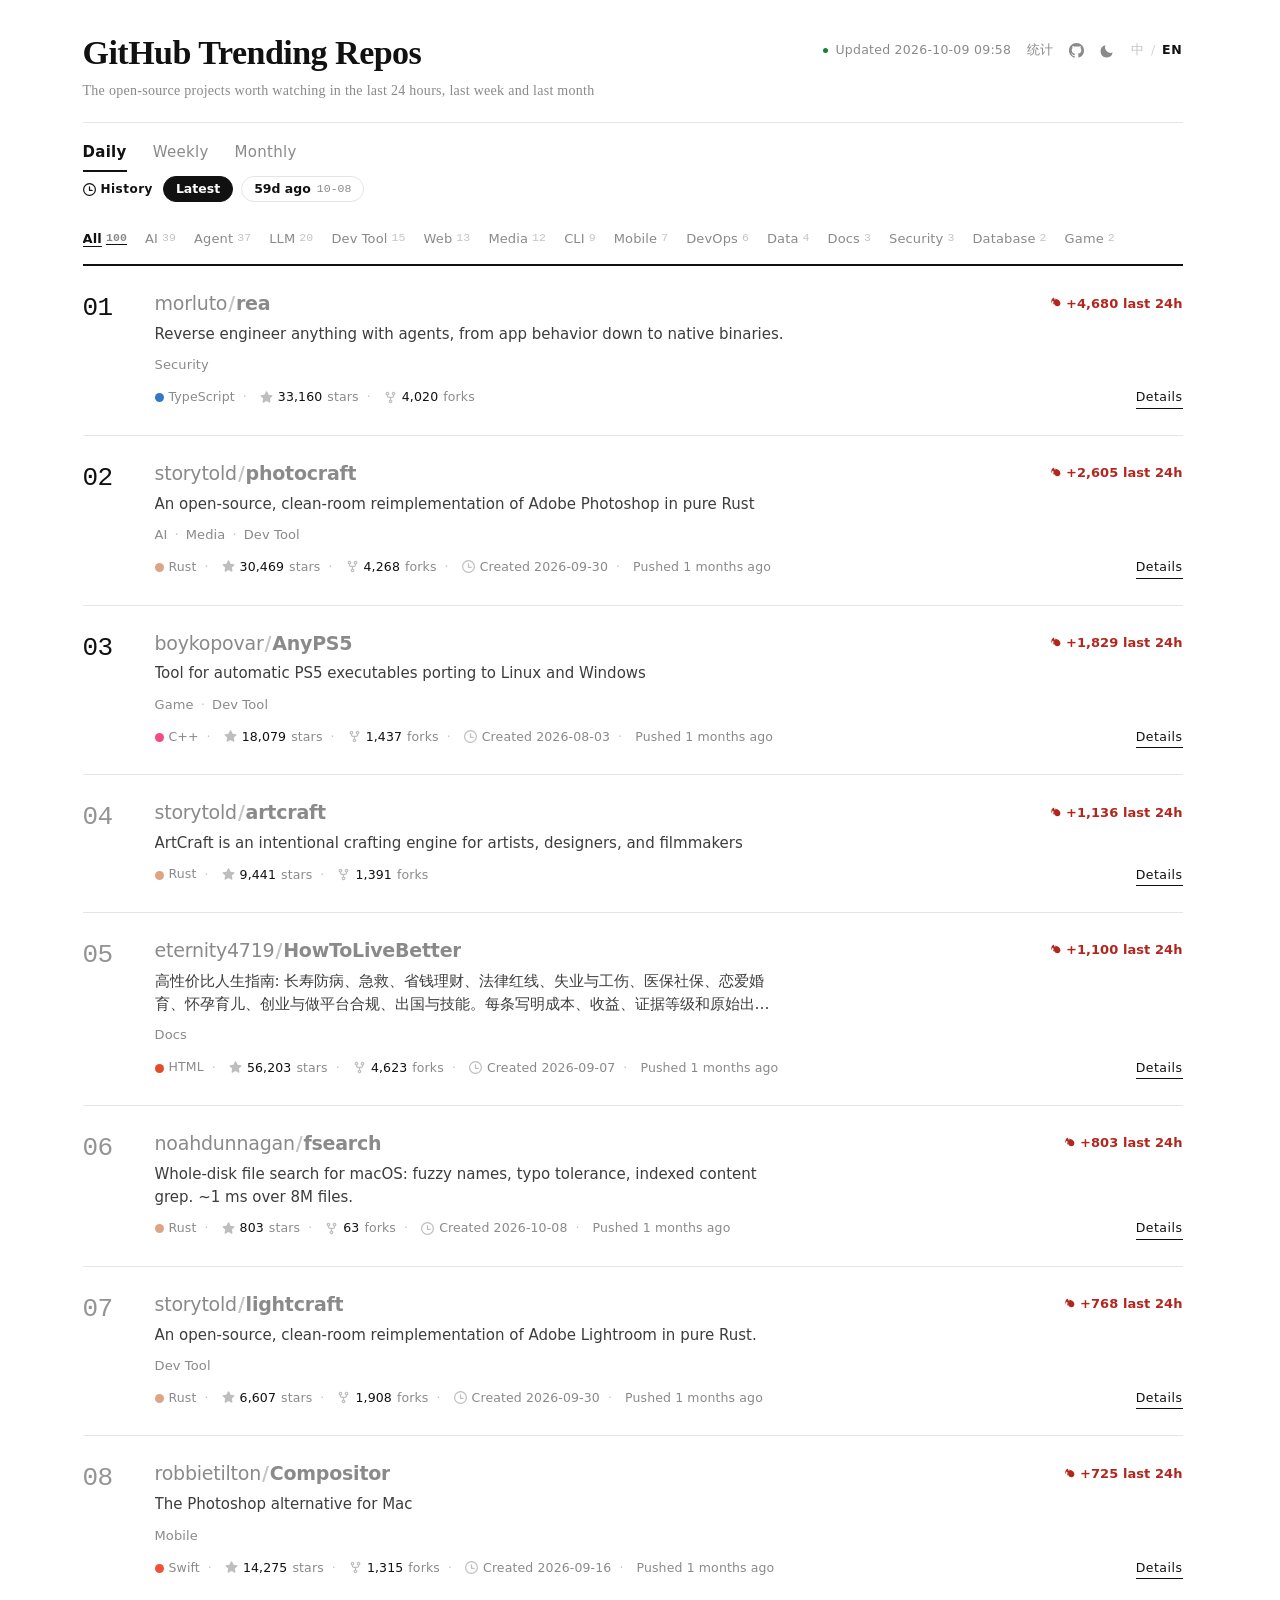
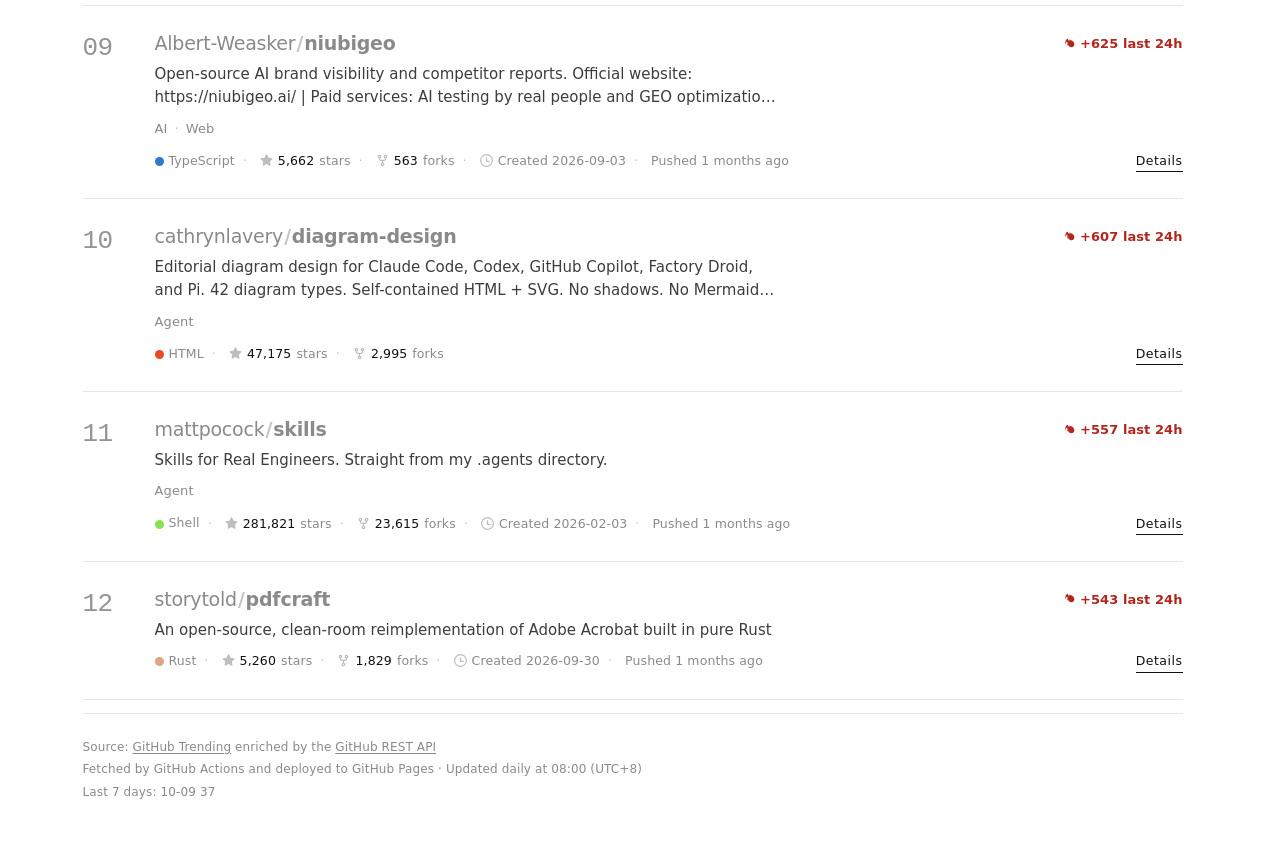
==== commit 742fa50a: "feat(stats): 新增独立访问统计页 stats.html，查看时不计入访问量 用户希望不必打开主页面滚到底部即可查看访问统计，且这个页面本身不应计入访问量。  新增独立页面 stats.ht" ====
--- a/index.html
+++ b/index.html
@@ -35,6 +35,7 @@
             <span id="updateTime">—</span>
           </span>
           <!-- 本站源码入口：与主题开关同族的裸图标，文案走 i18n（中/英各一个 aria-label） -->
+          <a class="nav-stats" href="stats.html" aria-label="访问统计">统计</a>
           <a class="repo-link" id="repoLink" href="https://github.com/JaredNiu/github-rank-pages"
              target="_blank" rel="noopener noreferrer" aria-label="查看源码">
             <svg viewBox="0 0 16 16" width="15" height="15" fill="currentColor" aria-hidden="true"><path d="M8 0C3.58 0 0 3.58 0 8c0 3.54 2.29 6.53 5.47 7.59.4.07.55-.17.55-.38 0-.19-.01-.82-.01-1.49-2.01.37-2.53-.49-2.69-.94-.09-.23-.48-.94-.82-1.13-.28-.15-.68-.52-.01-.53.63-.01 1.08.58 1.23.82.72 1.21 1.87.87 2.33.66.07-.52.28-.87.51-1.07-1.78-.2-3.64-.89-3.64-3.95 0-.87.31-1.59.82-2.15-.08-.2-.36-1.02.08-2.12 0 0 .67-.21 2.2.82.64-.18 1.32-.27 2-.27s1.36.09 2 .27c1.53-1.04 2.2-.82 2.2-.82.44 1.1.16 1.92.08 2.12.51.56.82 1.27.82 2.15 0 3.07-1.87 3.75-3.65 3.95.29.25.54.73.54 1.48 0 1.07-.01 1.93-.01 2.2 0 .21.15.46.55.38A8.01 8.01 0 0 0 16 8c0-4.42-3.58-8-8-8Z"/></svg>
--- a/assets/style.css
+++ b/assets/style.css
@@ -130,13 +130,11 @@
   max-width: var(--page-max);
   margin: 0 auto;
   padding: 0 var(--page-pad);
-  transition: padding-right .18s ease;
-}
-
-/* 抽屉贴着右侧浮层，宽屏下把版心右内边距撑开给它让位，正文不会被盖住。
-   < 1120px 时改回普通内边距，抽屉当作蒙层使用。 */
-body.drawer-open .page { padding-right: calc(var(--drawer-w) + 32px); }
-
+}
+
+/* 抽屉是 position: fixed; right: 0 的纯覆盖浮层，天然浮在正文之上，
+   不需要版心给它让位，因此不再为 .page 设置任何 padding-right 变化。
+   body.drawer-open（见上文）仅用于锁滚动。 */
 .main { display: block; }
 
 /* --------------------------------------------------------------------------
@@ -1171,11 +1169,6 @@
  * 12. 响应式
  * ------------------------------------------------------------------------ */
 
-/* 不够宽就不要再给抽屉让位，直接当蒙层用 */
-@media (max-width: 1119px) {
-  body.drawer-open .page { padding-right: var(--page-pad); }
-}
-
 @media (max-width: 820px) {
   :root { --page-pad: 26px; }
   .brand-title { font-size: 29px; }
@@ -1235,3 +1228,87 @@
   .drawer-cta:hover,
   .detail-btn { transition: none; }
 }
+
+/* --------------------------------------------------------------------------
+ * 14. 访问统计独立页（stats.html）
+ * ------------------------------------------------------------------------ */
+
+.stats-wrap { padding: 8px 0 40px; }
+
+.stats-h {
+  font-family: var(--font-serif);
+  font-size: 20px;
+  font-weight: 700;
+  margin: 36px 0 16px;
+  padding-bottom: 8px;
+  border-bottom: 1px solid var(--rule-strong);
+}
+
+.stats-cards {
+  display: grid;
+  grid-template-columns: repeat(auto-fit, minmax(150px, 1fr));
+  gap: 14px;
+}
+
+.stats-card {
+  border: 1px solid var(--rule);
+  background: var(--surface);
+  padding: 16px 18px;
+}
+
+.stats-card .k { font-size: 13px; color: var(--muted); }
+
+.stats-card .v {
+  font-family: var(--font-mono);
+  font-size: 30px;
+  font-weight: 600;
+  color: var(--text-strong);
+  margin-top: 6px;
+  font-variant-numeric: tabular-nums;
+}
+
+.stats-note {
+  font-size: 13px;
+  line-height: 1.6;
+  color: var(--muted);
+  margin: 14px 0 0;
+}
+
+.stats-table-wrap { overflow-x: auto; }
+
+.stats-table {
+  width: 100%;
+  border-collapse: collapse;
+  font-size: 14px;
+}
+
+.stats-table th,
+.stats-table td {
+  text-align: left;
+  padding: 10px 12px;
+  border-bottom: 1px solid var(--rule);
+  font-variant-numeric: tabular-nums;
+}
+
+.stats-table th { font-weight: 600; color: var(--muted); white-space: nowrap; }
+
+.stats-table td.num,
+.stats-table th.num {
+  text-align: right;
+  font-family: var(--font-mono);
+  white-space: nowrap;
+}
+
+.stats-table tbody tr:hover td { background: var(--surface); }
+
+/* 主页面头部「统计」入口：与语言切换同族的小字链接 */
+.nav-stats {
+  font-size: 13px;
+  color: var(--muted);
+  text-decoration: none;
+  transition: color .15s;
+}
+.nav-stats:hover { color: var(--text-strong); }
+
+.stats-back { color: var(--muted); text-decoration: none; }
+.stats-back:hover { color: var(--text-strong); }
